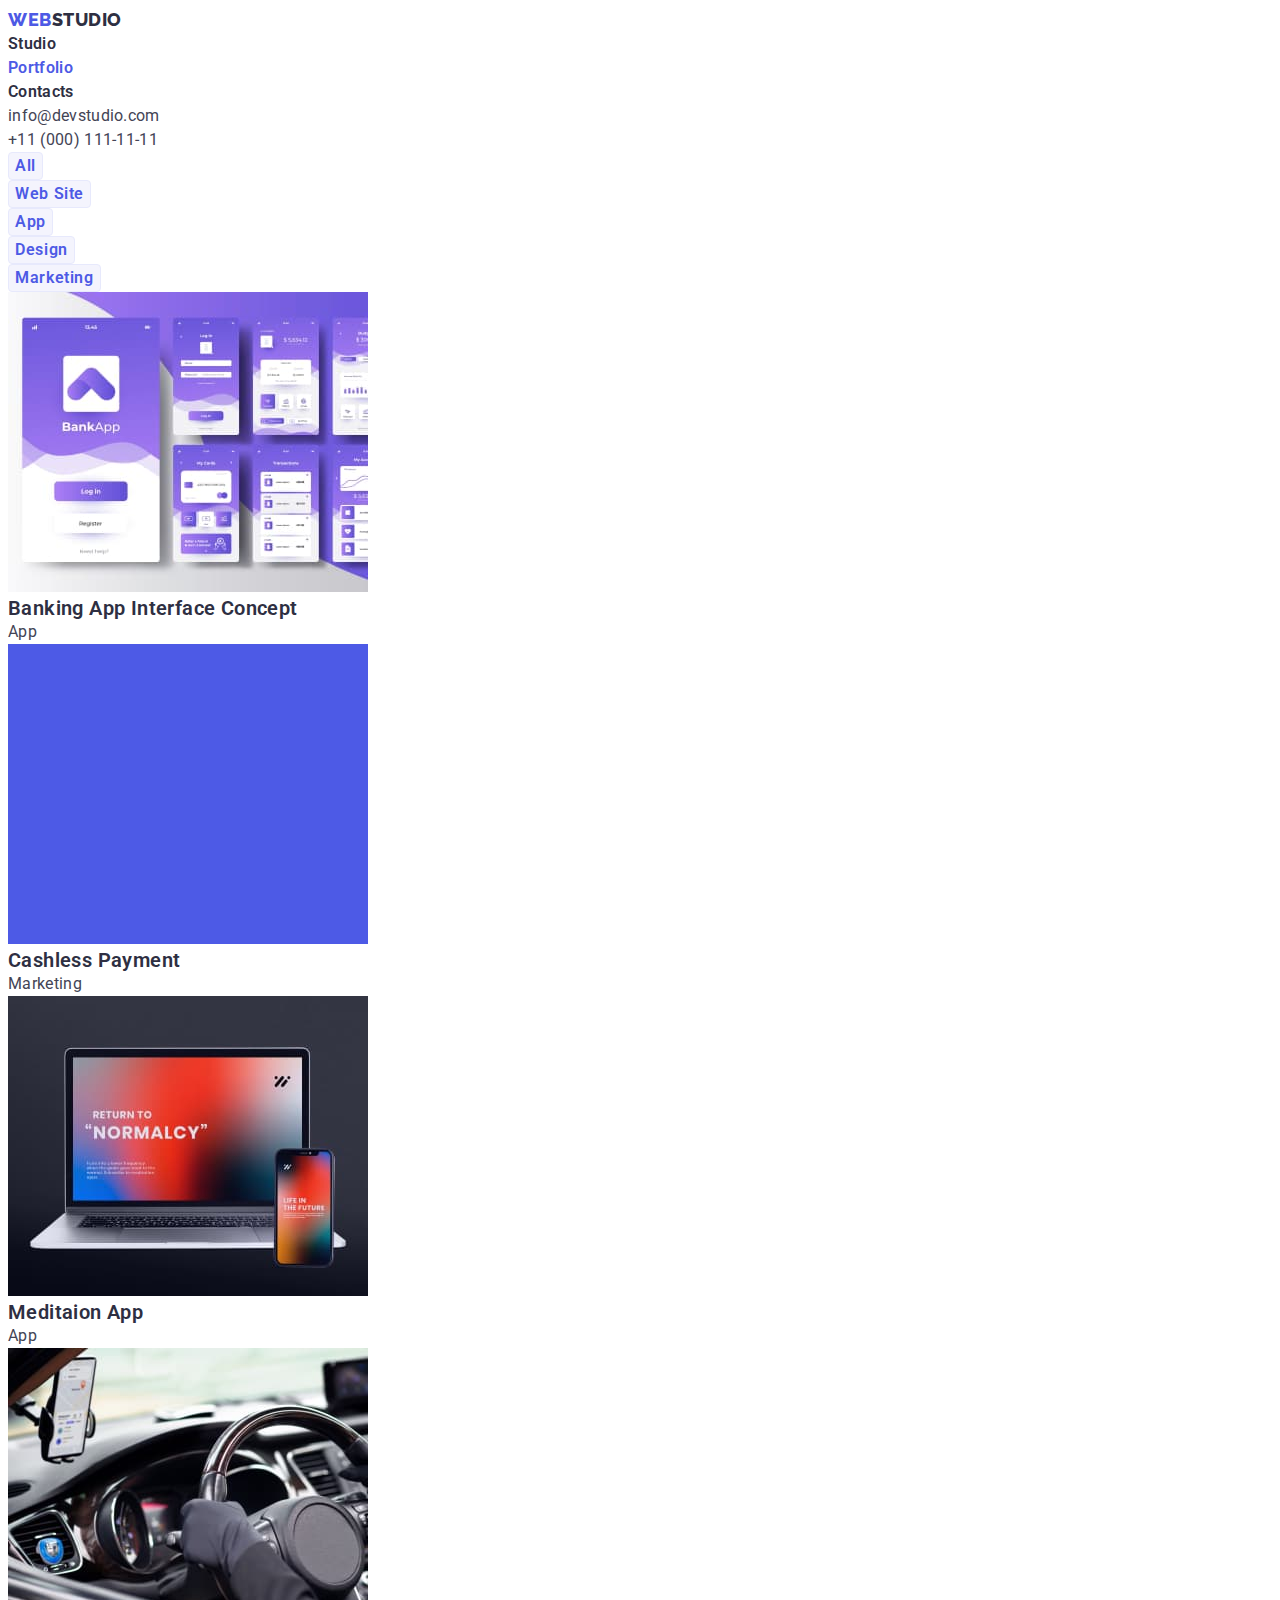
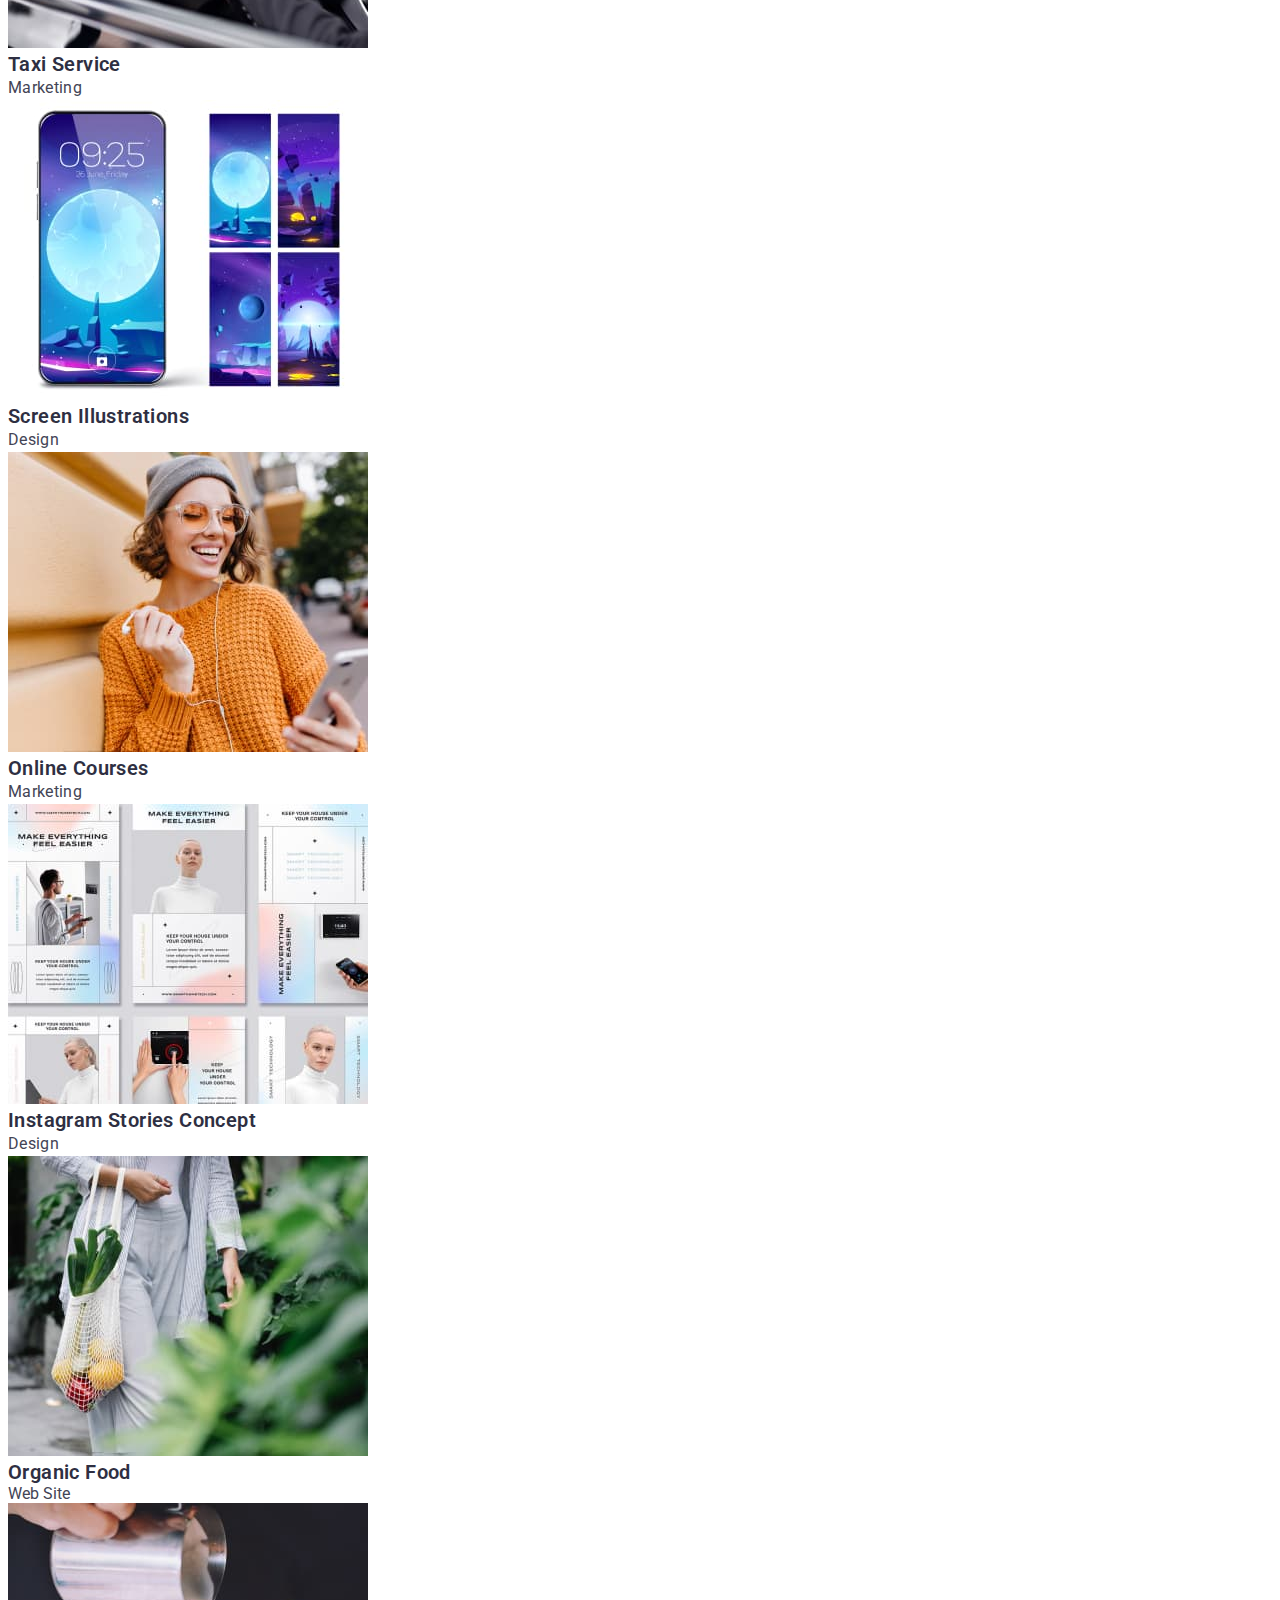
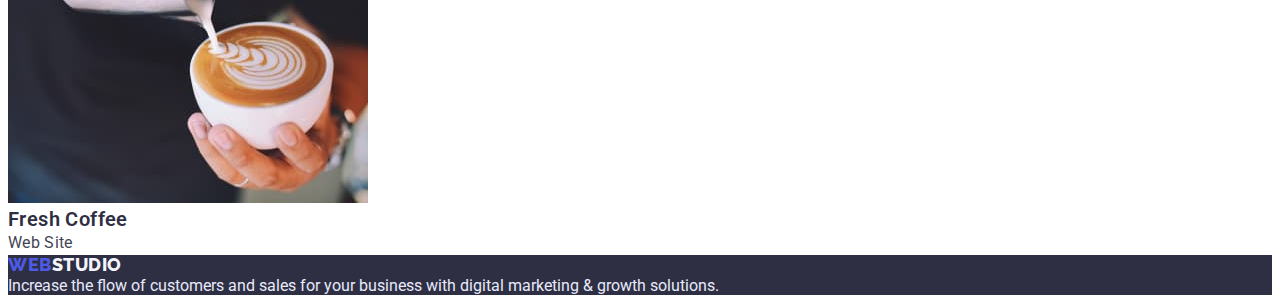
==== portfolio.html @ dab79f40 "Added files from last project, modern-normalize, reset styles" ====
<!DOCTYPE html>
<html lang="en">
    <head>
        <meta charset="UTF-8" />
        <meta http-equiv="X-UA-Compatible" content="IE=edge" />
        <meta name="viewport" content="width=device-width, initial-scale=1.0" />
        <title>WebStudio</title>
        <link rel="preconnect" href="https://fonts.googleapis.com" />
        <link rel="preconnect" href="https://fonts.gstatic.com" crossorigin />
        <link
            href="https://fonts.googleapis.com/css2?family=Raleway:wght@800&family=Roboto:wght@400;500;700;900&display=swap"
            rel="stylesheet"
        />
        <link
            rel="stylesheet"
            href="https://cdnjs.cloudflare.com/ajax/libs/modern-normalize/1.1.0/modern-normalize.min.css"
            integrity="sha512-wpPYUAdjBVSE4KJnH1VR1HeZfpl1ub8YT/NKx4PuQ5NmX2tKuGu6U/JRp5y+Y8XG2tV+wKQpNHVUX03MfMFn9Q=="
            crossorigin="anonymous"
            referrerpolicy="no-referrer"
        />
        <link rel="stylesheet" href="./css/styles.css" />
    </head>
    <body>
        <header class="header">
            <nav class="header-navigation">
                <a class="header-logo" href="./index.html"
                    >Web<span class="header-logo hl-span">Studio</span>
                </a>
                <ul class="header-list list">
                    <li class="header-item">
                        <a class="header-link" href="./index.html">Studio</a>
                    </li>
                    <li class="header-item">
                        <a class="header-link current" href="./portfolio.html">Portfolio</a>
                    </li>
                    <li class="header-item"><a class="header-link" href="">Contacts</a></li>
                </ul>
            </nav>
            <ul class="header-contacts-list list">
                <li class="header-contacts-item">
                    <a class="header-contacts-mail" href="mailto:info@devstudio.com"
                        >info@devstudio.com</a
                    >
                </li>
                <li class="header-contacts-item">
                    <a class="header-contacts-tel" href="tel:+11(000)111-11-11"
                        >+11 (000) 111-11-11</a
                    >
                </li>
            </ul>
        </header>
        <main>
            <!-- Our projects -->
            <section class="finished-products">
                <h1 class="visually-hidden">Finished products</h1>
                <ul class="filter-buttons list">
                    <li class="filter-buttons-item">
                        <button class="filter-btn" type="button">All</button>
                    </li>
                    <li class="filter-buttons-item">
                        <button class="filter-btn" type="button">Web Site</button>
                    </li>
                    <li class="filter-buttons-item">
                        <button class="filter-btn" type="button">App</button>
                    </li>
                    <li class="filter-buttons-item">
                        <button class="filter-btn" type="button">Design</button>
                    </li>
                    <li class="filter-buttons-item">
                        <button class="filter-btn" type="button">Marketing</button>
                    </li>
                </ul>
                <ul class="finished-products list">
                    <li class="finished-products-item">
                        <img
                            src="./images/our-projects-card-1.jpg"
                            alt="Banking App Interface Concept"
                            width="360"
                            height="300"
                        />
                        <h2 class="finished-products-title">Banking App Interface Concept</h2>
                        <p class="finished-products-text">App</p>
                    </li>
                    <li class="finished-products-item">
                        <img
                            src="./images/our-projects-card-2.jpg"
                            alt="Cashless Payment"
                            width="360"
                            height="300"
                        />
                        <h2 class="finished-products-title">Cashless Payment</h2>
                        <p class="finished-products-text">Marketing</p>
                    </li>
                    <li class="finished-products-item">
                        <img
                            src="./images/our-projects-card-3.jpg"
                            alt="Meditaion App"
                            width="360"
                            height="300"
                        />
                        <h2 class="finished-products-title">Meditaion App</h2>
                        <p class="finished-products-text">App</p>
                    </li>
                    <li class="finished-products-item">
                        <img
                            src="./images/our-projects-card-4.jpg"
                            alt="Taxi Service"
                            width="360"
                            height="300"
                        />
                        <h2 class="finished-products-title">Taxi Service</h2>
                        <p class="finished-products-text">Marketing</p>
                    </li>
                    <li class="finished-products-item">
                        <img
                            src="./images/our-projects-card-5.jpg"
                            alt="Screen Illustrations"
                            width="360"
                            height="300"
                        />
                        <h2 class="finished-products-title">Screen Illustrations</h2>
                        <p class="finished-products-text">Design</p>
                    </li>
                    <li class="finished-products-item">
                        <img
                            src="./images/our-projects-card-6.jpg"
                            alt="Online Courses"
                            width="360"
                            height="300"
                        />
                        <h2 class="finished-products-title">Online Courses</h2>
                        <p class="finished-products-text">Marketing</p>
                    </li>
                    <li class="finished-products-item">
                        <img
                            src="./images/our-projects-card-7.jpg"
                            alt="Instagram Stories Concept"
                            width="360"
                            height="300"
                        />
                        <h2 class="finished-products-title">Instagram Stories Concept</h2>
                        <p class="finished-products-text">Design</p>
                    </li>
                    <li class="finished-products-item">
                        <img
                            src="./images/our-projects-card-8.jpg"
                            alt="Organic Food"
                            width="360"
                            height="300"
                        />
                        <h2 class="finished-products-title">Organic Food</h2>
                        <p>Web Site</p>
                    </li>
                    <li class="finished-products-item">
                        <img
                            src="./images/our-projects-card-9.jpg"
                            alt="Fresh Coffee"
                            width="360"
                            height="300"
                        />
                        <h2 class="finished-products-title">Fresh Coffee</h2>
                        <p class="finished-products-text">Web Site</p>
                    </li>
                </ul>
            </section>
        </main>
        <footer class="footer">
            <a class="footer-logo" href="./index.html"
                >Web<span class="footer-logo fl-span">Studio</span></a
            >
            <p class="footer-text">
                Increase the flow of customers and sales for your business with digital marketing &
                growth solutions.
            </p>
        </footer>
    </body>
</html>
---- css/styles.css ----
/** VARIABLES*/
:root {
    /**COLORS*/
    --primary-bg: #ffffff;
    --primary-brand: #4d5ae5;
    --dark: #2e2f42;
    --success: #31d0aa;
    --text: #434455;
    --subtle-text: #8e8f99;
    --accent: #e7e9fc;
    --light: #f4f4fd;
    /**FONTS*/
    --main-font: "Roboto", sans-serif;
    --secondary-font: "Raleway", sans-serif;
}

/**RESET STYLES*/
p,
h1,
h2,
h3,
h4,
h5,
h6 {
    margin: 0;
}
ul,
ol {
    margin: 0;
    padding-left: 0;
}

body {
    font-family: var(--main-font);
    color: var(--text);
    background-color: var(--primary-bg);
}

/**COMMON STYLES*/
.list {
    list-style: none;
}

.visually-hidden {
    position: absolute;
    width: 1px;
    height: 1px;
    margin: -1px;
    border: 0;
    padding: 0;
    white-space: nowrap;
    clip-path: inset(100%);
    overflow: hidden;
}

/*!CONTAINER*/
.container {
    width: 1158px;
    padding: 0px 15px;
    outline: 1px solid red;
    margin: 0 auto;
}

/**INDEX PAGE STYLES*/
/*!HEADER*/
/* .header {
} */
/* .header-navigation {
} */
.header-logo {
    font-family: var(--secondary-font);
    font-weight: 800;
    font-size: 18px;
    color: var(--primary-brand);
    line-height: 1.33;
    letter-spacing: 0.03em;
    text-transform: uppercase;
    text-decoration: none;
}
.hl-span {
    color: var(--dark);
}
/* .header-list {
} */
/* .header-item {
} */
.header-link {
    font-weight: 600;
    color: var(--dark);
    line-height: 1.5;
    letter-spacing: 0.02em;
    text-decoration: none;
}
.header-item .current {
    color: var(--primary-brand);
}
.header-link:hover,
.header-link:focus {
    color: var(--primary-brand);
}
/* .header-contacts-list {
}
.header-contacts-item {
}  */
.header-contacts-mail,
.header-contacts-tel {
    font-style: normal;
    color: inherit;
    text-decoration: none;
    line-height: 1.5;
    letter-spacing: 0.02em;
}
.header-contacts-mail:hover,
.header-contacts-mail:focus {
    color: var(--primary-brand);
}
.header-contacts-tel:hover,
.header-contacts-tel:focus {
    color: var(--primary-brand);
}

/*!BIG BANNER*/
.big-banner {
    background-color: var(--dark);
    text-align: center;
}
.big-banner-title {
    font-weight: 600;
    font-size: 56px;
    line-height: 1.07;
    letter-spacing: 0.02em;
    color: var(--primary-bg);
    margin-bottom: 48px;
}
.big-banner-btn {
    font-family: inherit;
    font-weight: 600;
    font-size: 16px;
    line-height: 1.18;
    letter-spacing: 0.04em;
    background-color: var(--primary-brand);
    color: var(--primary-bg);
    cursor: pointer;
    border: 1px solid #e7e9fc;
    border-radius: 4px;
}
.big-banner-btn:hover,
.big-banner-btn:focus {
    background-color: var(--primary-bg);
    color: var(--primary-brand);
    box-shadow: 0px 3px 1px rgba(0, 0, 0, 0.1), 0px 2px 1px rgba(0, 0, 0, 0.08),
        0px 2px 2px rgba(0, 0, 0, 0.12);
    border-radius: 4px;
}

/*!OUR STRENGTHS*/
/* .our-strengths {
}
.our-strengths-list {
} */
/* .our-strengths-item {
} */
.our-strengths-title {
    font-weight: 600;
    font-size: 20px;
    line-height: 1.2;
    letter-spacing: 0.02em;
    color: var(--dark);
}
.our-strengths-text {
    line-height: 1.5;
    letter-spacing: 0.02em;
}

/*!OUR PROJECTS*/
/* .our-projects {
} */
.our-projects-title,
.our-team-title {
    font-weight: 600;
    font-size: 36px;
    line-height: 1.11;
    letter-spacing: 0.02em;
    text-transform: capitalize;
    color: var(--dark);
}
/* .our-projects-list {
}
.our-projects-item {
} */

/*!OUR TEAM*/
.our-team {
    background-color: var(--light);
}
/* .our-team-list {
} */
.our-team-item {
    background-color: var(--primary-bg);
}
.teammate-title {
    font-weight: 600;
    font-size: 20px;
    line-height: 1.2;
    letter-spacing: 0.02em;
    color: var(--dark);
}
.teammate-text {
    line-height: 1.5;
    letter-spacing: 0.02em;
}

/*!FOOTER*/
.footer {
    background-color: var(--dark);
}
.footer-logo {
    font-family: var(--secondary-font);
    font-weight: 800;
    font-size: 18px;
    line-height: 1.16;
    letter-spacing: 0.03em;
    text-transform: uppercase;
    color: var(--primary-brand);
    text-decoration: none;
}
.fl-span {
    color: var(--light);
}
.footer-text {
    color: var(--accent);
}
/*!----------------------------------------------------------------*/

/**PORTFOLIO PAGE STYLES*/
/*!FINISHED PRODUCTS*/
.finished-products {
    background: var(--primary-bg);
}
/* .filter-buttons {
}
.filter-buttons-item {
} */
.filter-btn {
    font-family: inherit;
    font-weight: 600;
    font-size: 16px;
    color: var(--primary-brand);
    line-height: 1.5;
    letter-spacing: 0.04em;
    background-color: var(--light);
    border: 1px solid #e7e9fc;
    border-radius: 4px;
    cursor: pointer;
}
.filter-btn:hover,
.filter-btn:focus {
    background-color: var(--primary-brand);
    color: var(--primary-bg);
    box-shadow: 0px 3px 1px rgba(0, 0, 0, 0.1), 0px 2px 1px rgba(0, 0, 0, 0.08),
        0px 2px 2px rgba(0, 0, 0, 0.12);
    border-radius: 4px;
}
.finished-products-item {
    background: var(--primary-bg);
}
.finished-products-title {
    font-weight: 600;
    font-size: 20px;
    line-height: 1.2;
    letter-spacing: 0.02em;
    color: var(--dark);
}
.finished-products-text {
    font-size: 16px;
    line-height: 1.5;
    letter-spacing: 0.02em;
    color: var(--text);
}
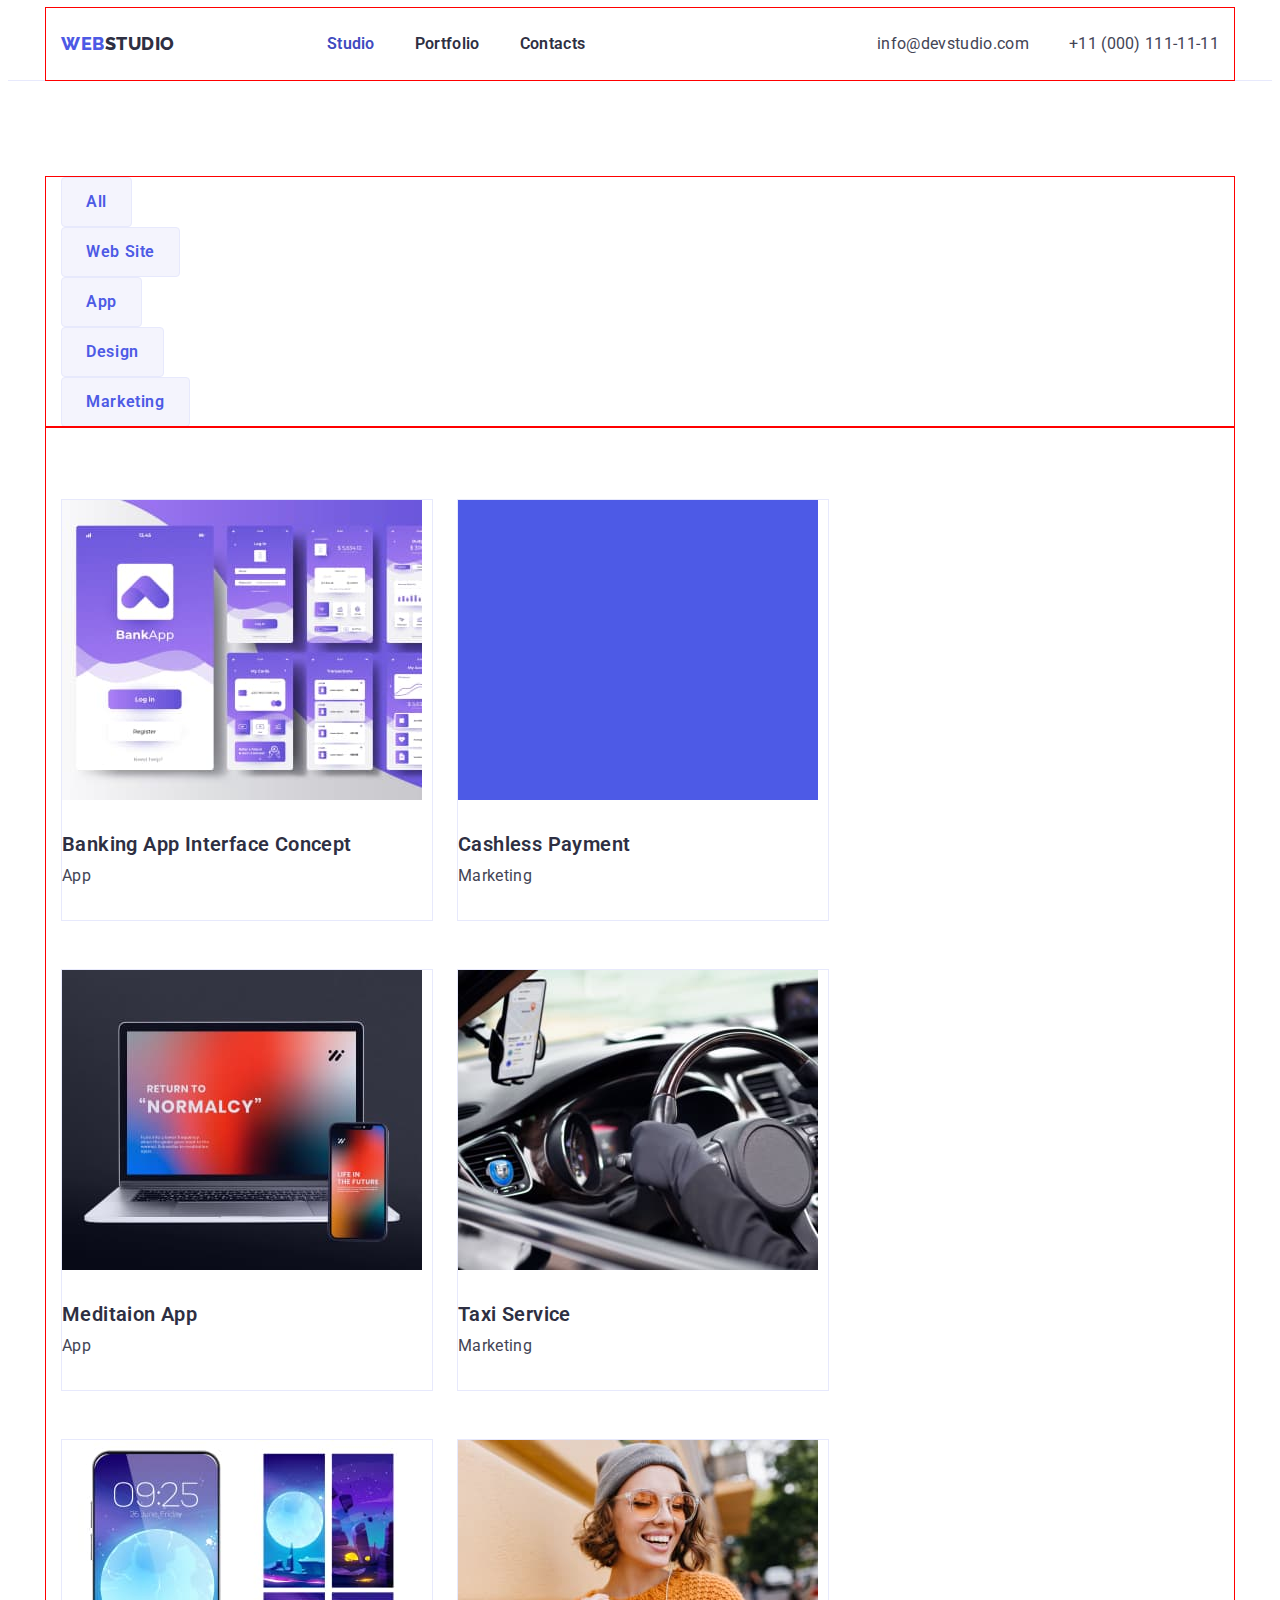
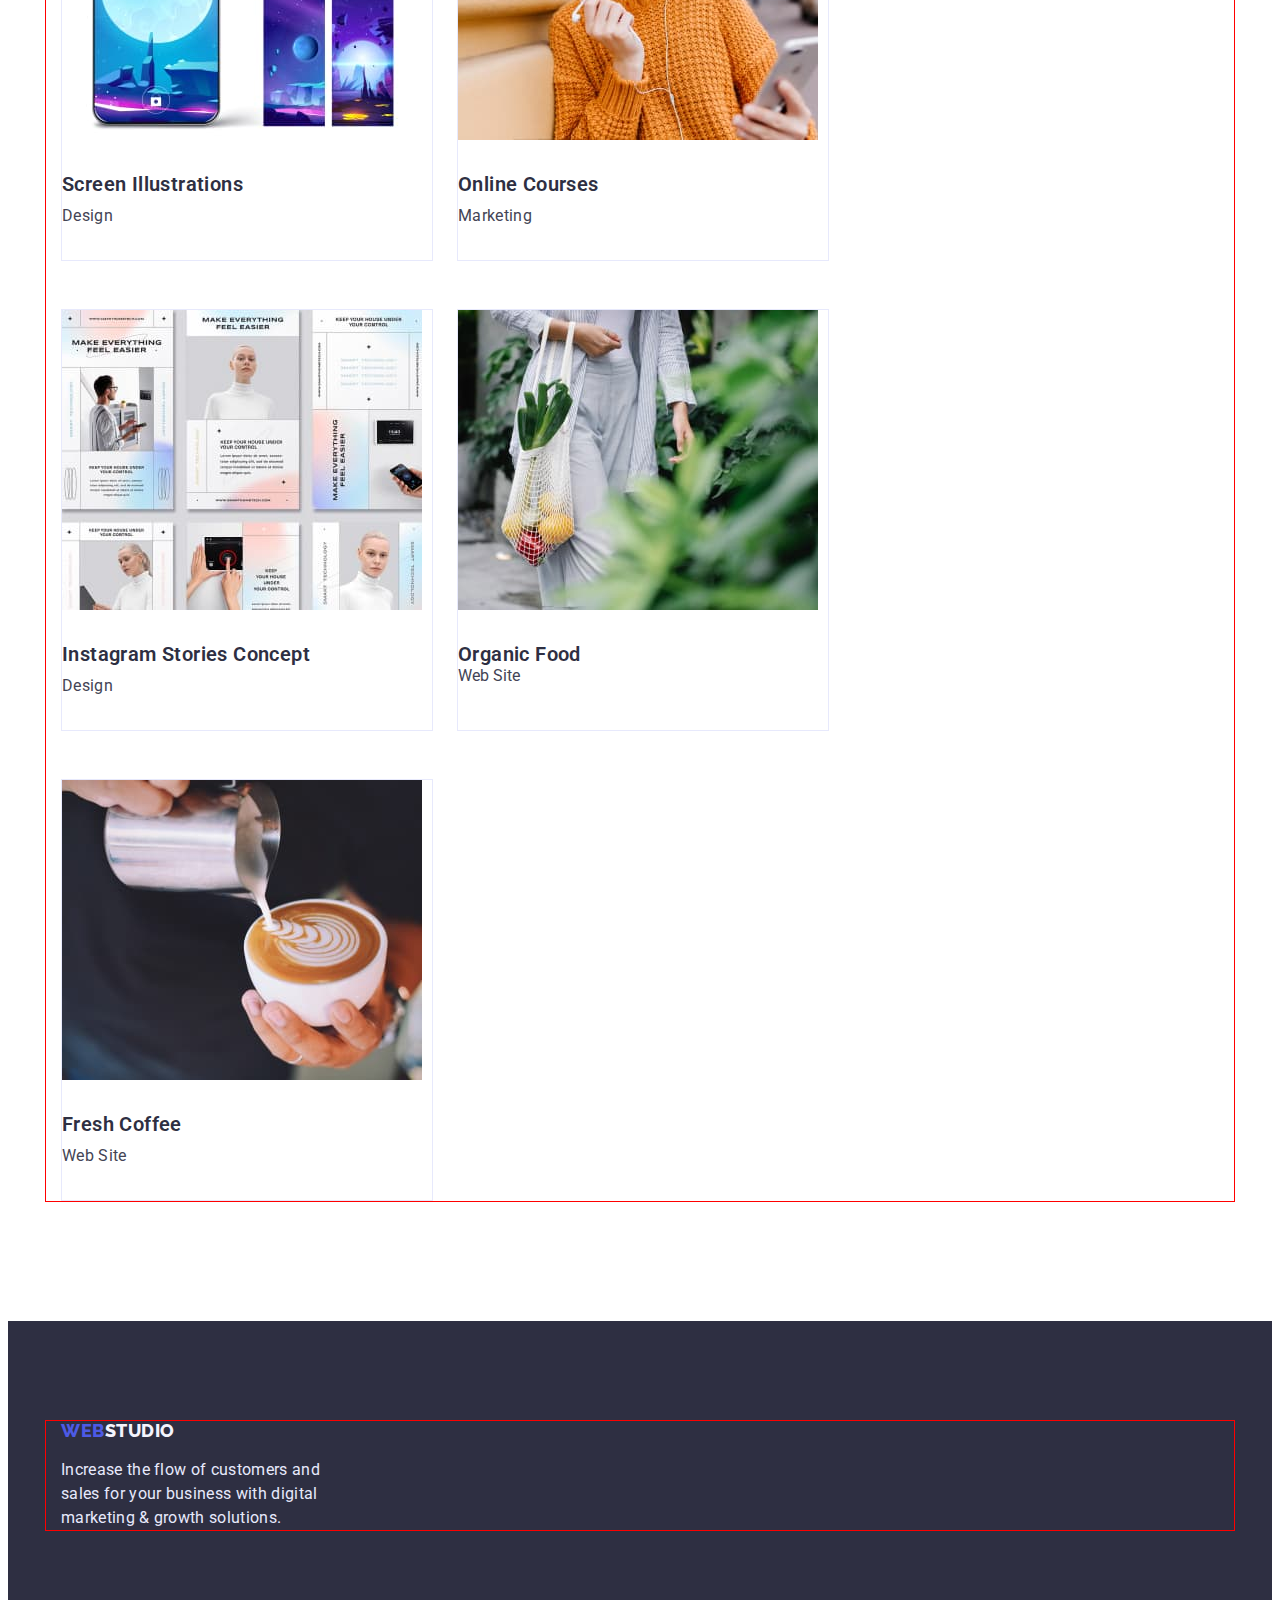
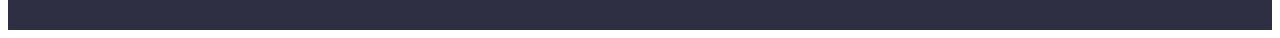
==== commit 14d2b93c: "Added flex to index page" ====
--- a/portfolio.html
+++ b/portfolio.html
@@ -22,156 +22,175 @@
     </head>
     <body>
         <header class="header">
-            <nav class="header-navigation">
-                <a class="header-logo" href="./index.html"
-                    >Web<span class="header-logo hl-span">Studio</span>
-                </a>
-                <ul class="header-list list">
-                    <li class="header-item">
-                        <a class="header-link" href="./index.html">Studio</a>
+            <div class="container header-container">
+                <nav class="header-navigation">
+                    <a class="header-logo" href="./index.html"
+                        >Web<span class="header-logo hl-span">Studio</span>
+                    </a>
+                    <ul class="header-list list">
+                        <li class="header-item">
+                            <a class="header-link current" href="./index.html">Studio</a>
+                        </li>
+                        <li class="header-item">
+                            <a class="header-link" href="./portfolio.html">Portfolio</a>
+                        </li>
+                        <li class="header-item"><a class="header-link" href="">Contacts</a></li>
+                    </ul>
+                </nav>
+                <ul class="header-contacts-list list">
+                    <li class="header-contacts-item">
+                        <a class="header-contacts-mail" href="mailto:info@devstudio.com"
+                            >info@devstudio.com</a
+                        >
                     </li>
-                    <li class="header-item">
-                        <a class="header-link current" href="./portfolio.html">Portfolio</a>
+                    <li class="header-contacts-item">
+                        <a class="header-contacts-tel" href="tel:+11(000)111-11-11"
+                            >+11 (000) 111-11-11</a
+                        >
                     </li>
-                    <li class="header-item"><a class="header-link" href="">Contacts</a></li>
                 </ul>
-            </nav>
-            <ul class="header-contacts-list list">
-                <li class="header-contacts-item">
-                    <a class="header-contacts-mail" href="mailto:info@devstudio.com"
-                        >info@devstudio.com</a
-                    >
-                </li>
-                <li class="header-contacts-item">
-                    <a class="header-contacts-tel" href="tel:+11(000)111-11-11"
-                        >+11 (000) 111-11-11</a
-                    >
-                </li>
-            </ul>
+            </div>
         </header>
         <main>
             <!-- Our projects -->
             <section class="finished-products">
-                <h1 class="visually-hidden">Finished products</h1>
-                <ul class="filter-buttons list">
-                    <li class="filter-buttons-item">
-                        <button class="filter-btn" type="button">All</button>
-                    </li>
-                    <li class="filter-buttons-item">
-                        <button class="filter-btn" type="button">Web Site</button>
-                    </li>
-                    <li class="filter-buttons-item">
-                        <button class="filter-btn" type="button">App</button>
-                    </li>
-                    <li class="filter-buttons-item">
-                        <button class="filter-btn" type="button">Design</button>
-                    </li>
-                    <li class="filter-buttons-item">
-                        <button class="filter-btn" type="button">Marketing</button>
-                    </li>
-                </ul>
-                <ul class="finished-products list">
-                    <li class="finished-products-item">
-                        <img
-                            src="./images/our-projects-card-1.jpg"
-                            alt="Banking App Interface Concept"
-                            width="360"
-                            height="300"
-                        />
-                        <h2 class="finished-products-title">Banking App Interface Concept</h2>
-                        <p class="finished-products-text">App</p>
-                    </li>
-                    <li class="finished-products-item">
-                        <img
-                            src="./images/our-projects-card-2.jpg"
-                            alt="Cashless Payment"
-                            width="360"
-                            height="300"
-                        />
-                        <h2 class="finished-products-title">Cashless Payment</h2>
-                        <p class="finished-products-text">Marketing</p>
-                    </li>
-                    <li class="finished-products-item">
-                        <img
-                            src="./images/our-projects-card-3.jpg"
-                            alt="Meditaion App"
-                            width="360"
-                            height="300"
-                        />
-                        <h2 class="finished-products-title">Meditaion App</h2>
-                        <p class="finished-products-text">App</p>
-                    </li>
-                    <li class="finished-products-item">
-                        <img
-                            src="./images/our-projects-card-4.jpg"
-                            alt="Taxi Service"
-                            width="360"
-                            height="300"
-                        />
-                        <h2 class="finished-products-title">Taxi Service</h2>
-                        <p class="finished-products-text">Marketing</p>
-                    </li>
-                    <li class="finished-products-item">
-                        <img
-                            src="./images/our-projects-card-5.jpg"
-                            alt="Screen Illustrations"
-                            width="360"
-                            height="300"
-                        />
-                        <h2 class="finished-products-title">Screen Illustrations</h2>
-                        <p class="finished-products-text">Design</p>
-                    </li>
-                    <li class="finished-products-item">
-                        <img
-                            src="./images/our-projects-card-6.jpg"
-                            alt="Online Courses"
-                            width="360"
-                            height="300"
-                        />
-                        <h2 class="finished-products-title">Online Courses</h2>
-                        <p class="finished-products-text">Marketing</p>
-                    </li>
-                    <li class="finished-products-item">
-                        <img
-                            src="./images/our-projects-card-7.jpg"
-                            alt="Instagram Stories Concept"
-                            width="360"
-                            height="300"
-                        />
-                        <h2 class="finished-products-title">Instagram Stories Concept</h2>
-                        <p class="finished-products-text">Design</p>
-                    </li>
-                    <li class="finished-products-item">
-                        <img
-                            src="./images/our-projects-card-8.jpg"
-                            alt="Organic Food"
-                            width="360"
-                            height="300"
-                        />
-                        <h2 class="finished-products-title">Organic Food</h2>
-                        <p>Web Site</p>
-                    </li>
-                    <li class="finished-products-item">
-                        <img
-                            src="./images/our-projects-card-9.jpg"
-                            alt="Fresh Coffee"
-                            width="360"
-                            height="300"
-                        />
-                        <h2 class="finished-products-title">Fresh Coffee</h2>
-                        <p class="finished-products-text">Web Site</p>
-                    </li>
-                </ul>
+                <div class="container">
+                    <h1 class="visually-hidden">Finished products</h1>
+                    <ul class="filter-buttons list">
+                        <li class="filter-buttons-item">
+                            <button class="filter-btn" type="button">All</button>
+                        </li>
+                        <li class="filter-buttons-item">
+                            <button class="filter-btn" type="button">Web Site</button>
+                        </li>
+                        <li class="filter-buttons-item">
+                            <button class="filter-btn" type="button">App</button>
+                        </li>
+                        <li class="filter-buttons-item">
+                            <button class="filter-btn" type="button">Design</button>
+                        </li>
+                        <li class="filter-buttons-item">
+                            <button class="filter-btn" type="button">Marketing</button>
+                        </li>
+                    </ul>
+                </div>
+                <div class="container">
+                    <ul class="finished-products-list list">
+                        <li class="finished-products-item">
+                            <img
+                                src="./images/our-projects-card-1.jpg"
+                                alt="Banking App Interface Concept"
+                                width="360"
+                            />
+                            <div class="products-text-container">
+                                <h2 class="finished-products-title">
+                                    Banking App Interface Concept
+                                </h2>
+                                <p class="finished-products-text">App</p>
+                            </div>
+                        </li>
+                        <li class="finished-products-item">
+                            <img
+                                src="./images/our-projects-card-2.jpg"
+                                alt="Cashless Payment"
+                                width="360"
+                            />
+                            <div class="products-text-container">
+                                <h2 class="finished-products-title">Cashless Payment</h2>
+                                <p class="finished-products-text">Marketing</p>
+                            </div>
+                        </li>
+                        <li class="finished-products-item">
+                            <img
+                                src="./images/our-projects-card-3.jpg"
+                                alt="Meditaion App"
+                                width="360"
+                            />
+                            <div class="products-text-container">
+                                <h2 class="finished-products-title">Meditaion App</h2>
+                                <p class="finished-products-text">App</p>
+                            </div>
+                        </li>
+                        <li class="finished-products-item">
+                            <img
+                                src="./images/our-projects-card-4.jpg"
+                                alt="Taxi Service"
+                                width="360"
+                            />
+                            <div class="products-text-container">
+                                <h2 class="finished-products-title">Taxi Service</h2>
+                                <p class="finished-products-text">Marketing</p>
+                            </div>
+                        </li>
+                        <li class="finished-products-item">
+                            <img
+                                src="./images/our-projects-card-5.jpg"
+                                alt="Screen Illustrations"
+                                width="360"
+                            />
+                            <div class="products-text-container">
+                                <h2 class="finished-products-title">Screen Illustrations</h2>
+                                <p class="finished-products-text">Design</p>
+                            </div>
+                        </li>
+                        <li class="finished-products-item">
+                            <img
+                                src="./images/our-projects-card-6.jpg"
+                                alt="Online Courses"
+                                width="360"
+                            />
+                            <div class="products-text-container">
+                                <h2 class="finished-products-title">Online Courses</h2>
+                                <p class="finished-products-text">Marketing</p>
+                            </div>
+                        </li>
+                        <li class="finished-products-item">
+                            <img
+                                src="./images/our-projects-card-7.jpg"
+                                alt="Instagram Stories Concept"
+                                width="360"
+                            />
+                            <div class="products-text-container">
+                                <h2 class="finished-products-title">Instagram Stories Concept</h2>
+                                <p class="finished-products-text">Design</p>
+                            </div>
+                        </li>
+                        <li class="finished-products-item">
+                            <img
+                                src="./images/our-projects-card-8.jpg"
+                                alt="Organic Food"
+                                width="360"
+                            />
+                            <div class="products-text-container">
+                                <h2 class="finished-products-title">Organic Food</h2>
+                                <p>Web Site</p>
+                            </div>
+                        </li>
+                        <li class="finished-products-item">
+                            <img
+                                src="./images/our-projects-card-9.jpg"
+                                alt="Fresh Coffee"
+                                width="360"
+                            />
+                            <div class="products-text-container">
+                                <h2 class="finished-products-title">Fresh Coffee</h2>
+                                <p class="finished-products-text">Web Site</p>
+                            </div>
+                        </li>
+                    </ul>
+                </div>
             </section>
         </main>
         <footer class="footer">
-            <a class="footer-logo" href="./index.html"
-                >Web<span class="footer-logo fl-span">Studio</span></a
-            >
-            <p class="footer-text">
-                Increase the flow of customers and sales for your business with digital marketing &
-                growth solutions.
-            </p>
+            <div class="container">
+                <a class="footer-logo" href="./index.html"
+                    >Web<span class="footer-logo fl-span">Studio</span></a
+                >
+                <p class="footer-text">
+                    Increase the flow of customers and sales for your business with digital
+                    marketing & growth solutions.
+                </p>
+            </div>
         </footer>
     </body>
 </html>
--- a/css/styles.css
+++ b/css/styles.css
@@ -9,6 +9,7 @@
     --subtle-text: #8e8f99;
     --accent: #e7e9fc;
     --light: #f4f4fd;
+    --hover-focus: #404bbf;
     /**FONTS*/
     --main-font: "Roboto", sans-serif;
     --secondary-font: "Raleway", sans-serif;
@@ -40,7 +41,6 @@
 .list {
     list-style: none;
 }
-
 .visually-hidden {
     position: absolute;
     width: 1px;
@@ -52,6 +52,11 @@
     clip-path: inset(100%);
     overflow: hidden;
 }
+img {
+    display: block;
+    max-width: 100%;
+    height: auto;
+}
 
 /*!CONTAINER*/
 .container {
@@ -63,10 +68,18 @@
 
 /**INDEX PAGE STYLES*/
 /*!HEADER*/
-/* .header {
-} */
-/* .header-navigation {
-} */
+.header {
+    background-color: var(--primary-bg);
+    border-bottom: 1px solid #e7e9fc;
+}
+.header-container {
+    display: flex;
+}
+.header-navigation {
+    display: flex;
+    margin-right: auto;
+    align-items: center;
+}
 .header-logo {
     font-family: var(--secondary-font);
     font-weight: 800;
@@ -76,47 +89,63 @@
     letter-spacing: 0.03em;
     text-transform: uppercase;
     text-decoration: none;
+    margin-right: 76px;
+    padding: 24px 0px 24px 0px;
+}
+.header-logo:focus {
+    outline: none;
 }
 .hl-span {
     color: var(--dark);
 }
-/* .header-list {
-} */
+.header-list {
+    display: flex;
+    gap: 40px;
+}
 /* .header-item {
 } */
 .header-link {
+    display: inline-block;
     font-weight: 600;
     color: var(--dark);
     line-height: 1.5;
     letter-spacing: 0.02em;
     text-decoration: none;
+    padding: 24px 0px 24px 0px;
 }
 .header-item .current {
-    color: var(--primary-brand);
+    color: var(--hover-focus);
 }
 .header-link:hover,
 .header-link:focus {
-    color: var(--primary-brand);
-}
-/* .header-contacts-list {
-}
-.header-contacts-item {
-}  */
+    color: var(--hover-focus);
+    outline: none;
+}
+.header-contacts-list {
+    display: flex;
+    gap: 40px;
+}
+/* .header-contacts-item {
+} */
 .header-contacts-mail,
 .header-contacts-tel {
+    display: inline-block;
     font-style: normal;
     color: inherit;
     text-decoration: none;
     line-height: 1.5;
     letter-spacing: 0.02em;
+    padding: 24px 0px 24px 0px;
 }
 .header-contacts-mail:hover,
 .header-contacts-mail:focus {
-    color: var(--primary-brand);
+    color: var(--hover-focus);
+    outline: none;
 }
 .header-contacts-tel:hover,
 .header-contacts-tel:focus {
-    color: var(--primary-brand);
+    color: var(--hover-focus);
+    outline: none;
 }
 
 /*!BIG BANNER*/
@@ -130,9 +159,11 @@
     line-height: 1.07;
     letter-spacing: 0.02em;
     color: var(--primary-bg);
-    margin-bottom: 48px;
 }
 .big-banner-btn {
+    display: inline-block;
+    min-width: 169px;
+    height: 56px;
     font-family: inherit;
     font-weight: 600;
     font-size: 16px;
@@ -141,25 +172,32 @@
     background-color: var(--primary-brand);
     color: var(--primary-bg);
     cursor: pointer;
-    border: 1px solid #e7e9fc;
+    border: none;
     border-radius: 4px;
+    box-shadow: 0px 4px 4px rgba(0, 0, 0, 0.15);
+    margin-top: 48px;
 }
 .big-banner-btn:hover,
 .big-banner-btn:focus {
-    background-color: var(--primary-bg);
-    color: var(--primary-brand);
+    background-color: var(--hover-focus);
+    color: var(--primary-bg);
     box-shadow: 0px 3px 1px rgba(0, 0, 0, 0.1), 0px 2px 1px rgba(0, 0, 0, 0.08),
         0px 2px 2px rgba(0, 0, 0, 0.12);
-    border-radius: 4px;
+    outline: none;
 }
 
 /*!OUR STRENGTHS*/
-/* .our-strengths {
+.our-strengths {
+    padding-top: 120px;
+    background-color: var(--primary-bg);
 }
 .our-strengths-list {
-} */
-/* .our-strengths-item {
-} */
+    display: flex;
+    gap: 24px;
+}
+.our-strengths-item {
+    width: calc((100% - 72px) / 4);
+}
 .our-strengths-title {
     font-weight: 600;
     font-size: 20px;
@@ -170,11 +208,15 @@
 .our-strengths-text {
     line-height: 1.5;
     letter-spacing: 0.02em;
+    margin-top: 8px;
 }
 
 /*!OUR PROJECTS*/
-/* .our-projects {
-} */
+.our-projects {
+    background-color: var(--primary-bg);
+    padding: 120px 0px 120px 0px;
+    text-align: center;
+}
 .our-projects-title,
 .our-team-title {
     font-weight: 600;
@@ -184,19 +226,32 @@
     text-transform: capitalize;
     color: var(--dark);
 }
-/* .our-projects-list {
+.our-projects-list,
+.our-team-list {
+    display: flex;
+    gap: 24px;
+    margin-top: 72px;
 }
 .our-projects-item {
-} */
+    width: calc((100% - 48px) / 3);
+    border: 1px solid var(--accent);
+}
 
 /*!OUR TEAM*/
 .our-team {
     background-color: var(--light);
-}
-/* .our-team-list {
-} */
+    padding: 120px 0px 120px 0px;
+    text-align: center;
+}
 .our-team-item {
-    background-color: var(--primary-bg);
+    width: calc((100% - 72px) / 4);
+    background-color: var(--primary-bg);
+    box-shadow: 0px 1px 6px rgba(46, 47, 66, 0.08), 0px 1px 1px rgba(46, 47, 66, 0.16),
+        0px 2px 1px rgba(46, 47, 66, 0.08);
+    border-radius: 0px 0px 4px 4px;
+}
+.teammate-text-container {
+    padding: 32px 16px;
 }
 .teammate-title {
     font-weight: 600;
@@ -208,10 +263,12 @@
 .teammate-text {
     line-height: 1.5;
     letter-spacing: 0.02em;
+    margin-top: 8px;
 }
 
 /*!FOOTER*/
 .footer {
+    padding: 100px 0px 100px 0px;
     background-color: var(--dark);
 }
 .footer-logo {
@@ -224,10 +281,21 @@
     color: var(--primary-brand);
     text-decoration: none;
 }
+.footer-logo:focus {
+    outline: none;
+}
 .fl-span {
     color: var(--light);
 }
 .footer-text {
+    font-family: var(--main-font);
+    font-weight: 400;
+    font-size: 16px;
+    line-height: 1.5;
+    letter-spacing: 0.02em;
+    color: var(--accent);
+    max-width: 264px;
+    margin-top: 16px;
     color: var(--accent);
 }
 /*!----------------------------------------------------------------*/
@@ -235,11 +303,13 @@
 /**PORTFOLIO PAGE STYLES*/
 /*!FINISHED PRODUCTS*/
 .finished-products {
-    background: var(--primary-bg);
+    background-color: var(--primary-bg);
+    padding: 96px 0px 120px;
 }
 /* .filter-buttons {
-}
-.filter-buttons-item {
+
+} */
+/* .filter-buttons-item {
 } */
 .filter-btn {
     font-family: inherit;
@@ -252,17 +322,30 @@
     border: 1px solid #e7e9fc;
     border-radius: 4px;
     cursor: pointer;
+    padding: 12px 24px;
 }
 .filter-btn:hover,
 .filter-btn:focus {
-    background-color: var(--primary-brand);
+    background-color: var(--hover-focus);
     color: var(--primary-bg);
     box-shadow: 0px 3px 1px rgba(0, 0, 0, 0.1), 0px 2px 1px rgba(0, 0, 0, 0.08),
         0px 2px 2px rgba(0, 0, 0, 0.12);
-    border-radius: 4px;
+    outline: none;
+}
+.finished-products-list {
+    display: flex;
+    flex-wrap: wrap;
+    row-gap: 48px;
+    column-gap: 24px;
+    padding-top: 72px;
 }
 .finished-products-item {
-    background: var(--primary-bg);
+    background-color: var(--primary-bg);
+    border: 1px solid var(--accent);
+    width: calc((100% - 48px) / 3);
+}
+.products-text-container {
+    padding: 32px 0px;
 }
 .finished-products-title {
     font-weight: 600;
@@ -276,4 +359,5 @@
     line-height: 1.5;
     letter-spacing: 0.02em;
     color: var(--text);
-}
+    margin-top: 8px;
+}
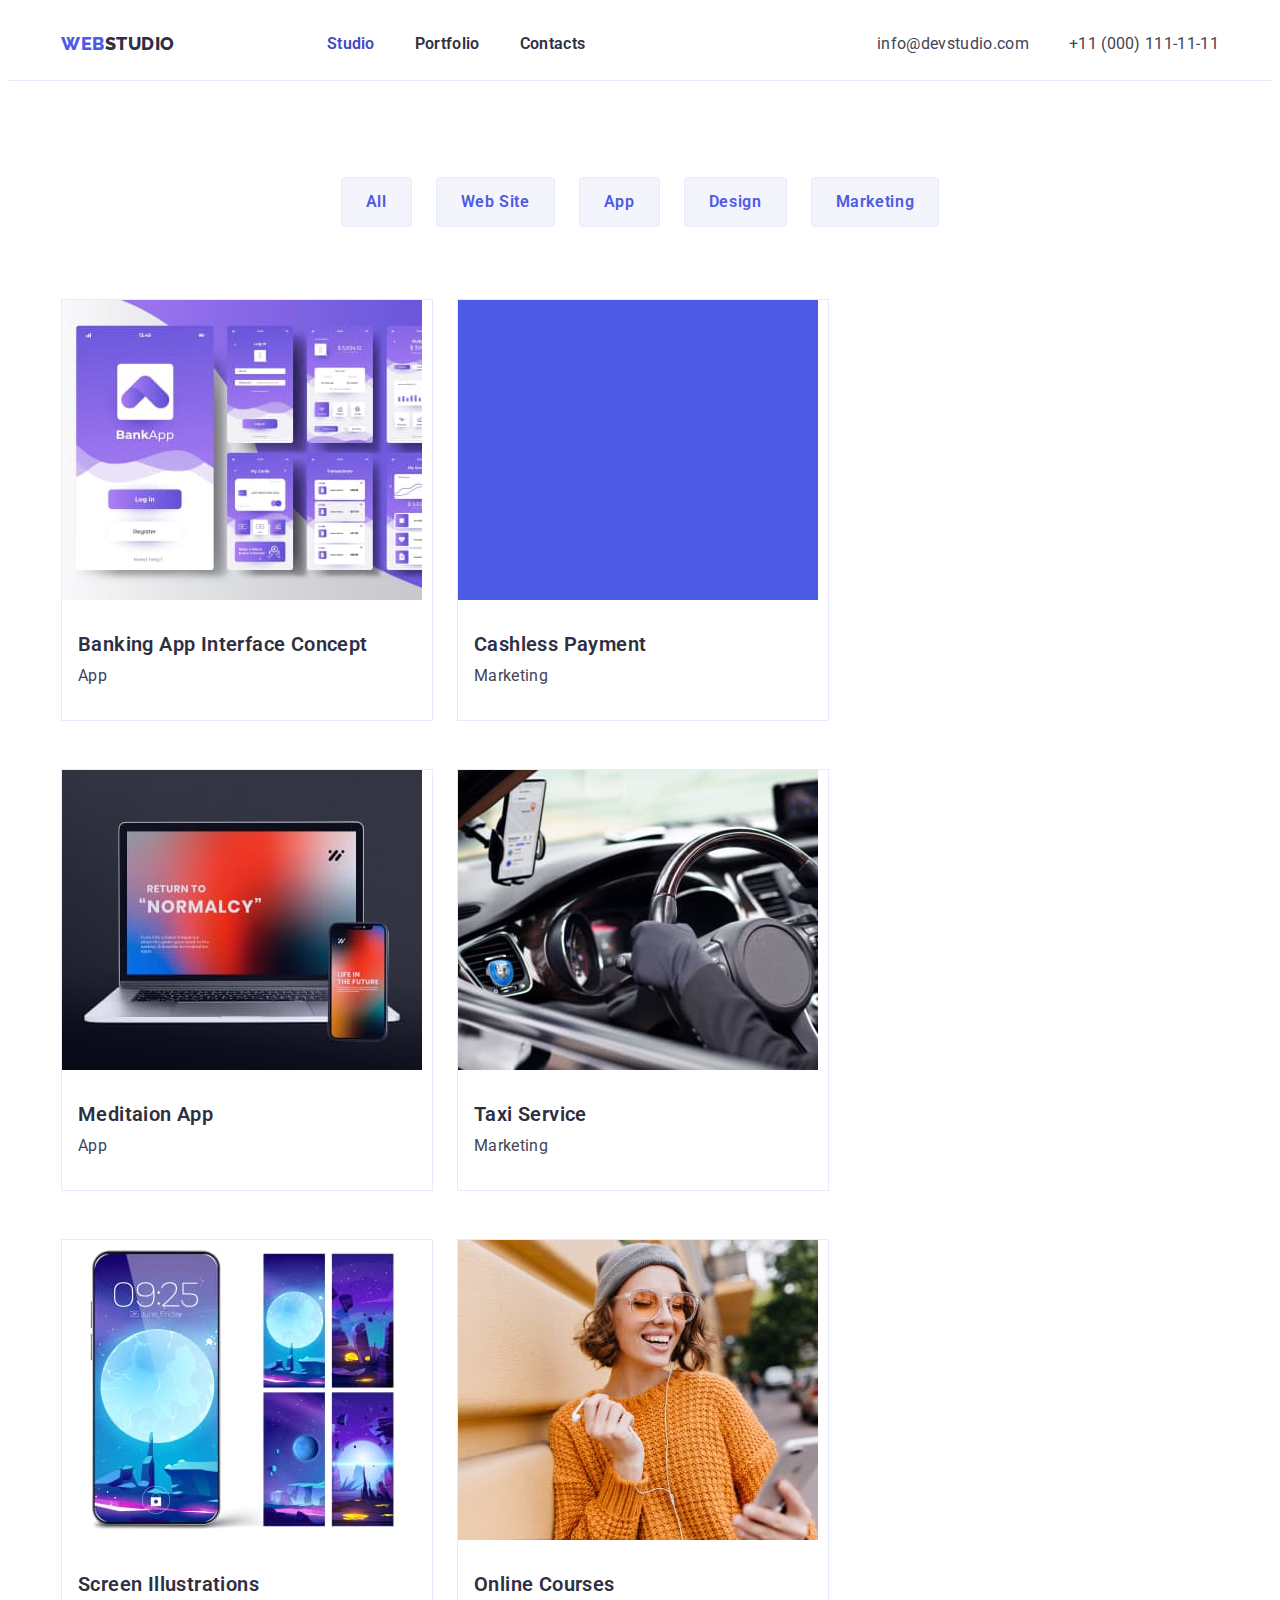
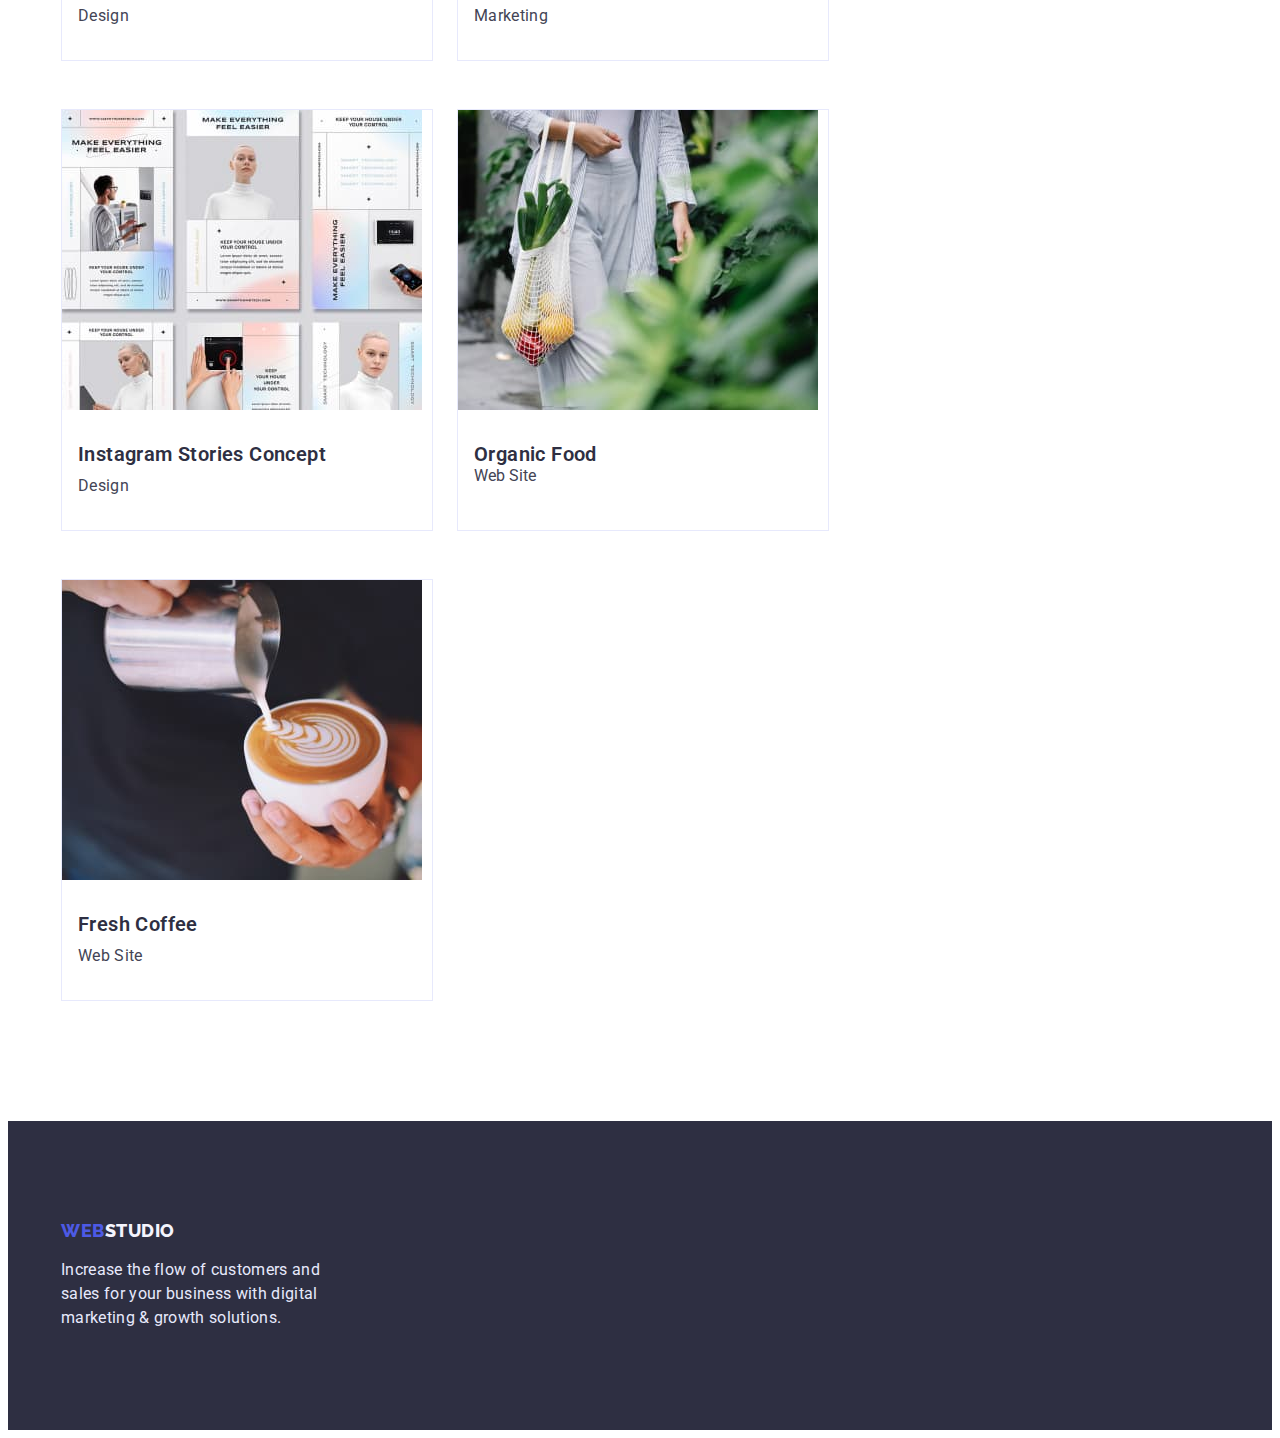
==== commit 9cbd755d: "Added flex to portfolio page" ====
--- a/portfolio.html
+++ b/portfolio.html
@@ -56,7 +56,7 @@
             <section class="finished-products">
                 <div class="container">
                     <h1 class="visually-hidden">Finished products</h1>
-                    <ul class="filter-buttons list">
+                    <ul class="filter-buttons-list list">
                         <li class="filter-buttons-item">
                             <button class="filter-btn" type="button">All</button>
                         </li>
--- a/css/styles.css
+++ b/css/styles.css
@@ -62,7 +62,6 @@
 .container {
     width: 1158px;
     padding: 0px 15px;
-    outline: 1px solid red;
     margin: 0 auto;
 }
 
@@ -296,7 +295,6 @@
     color: var(--accent);
     max-width: 264px;
     margin-top: 16px;
-    color: var(--accent);
 }
 /*!----------------------------------------------------------------*/
 
@@ -306,9 +304,11 @@
     background-color: var(--primary-bg);
     padding: 96px 0px 120px;
 }
-/* .filter-buttons {
-
-} */
+.filter-buttons-list {
+    display: flex;
+    justify-content: center;
+    gap: 24px;
+}
 /* .filter-buttons-item {
 } */
 .filter-btn {
@@ -319,7 +319,7 @@
     line-height: 1.5;
     letter-spacing: 0.04em;
     background-color: var(--light);
-    border: 1px solid #e7e9fc;
+    border: 1px solid var(--accent);
     border-radius: 4px;
     cursor: pointer;
     padding: 12px 24px;
@@ -345,7 +345,7 @@
     width: calc((100% - 48px) / 3);
 }
 .products-text-container {
-    padding: 32px 0px;
+    padding: 32px 0px 32px 16px;
 }
 .finished-products-title {
     font-weight: 600;
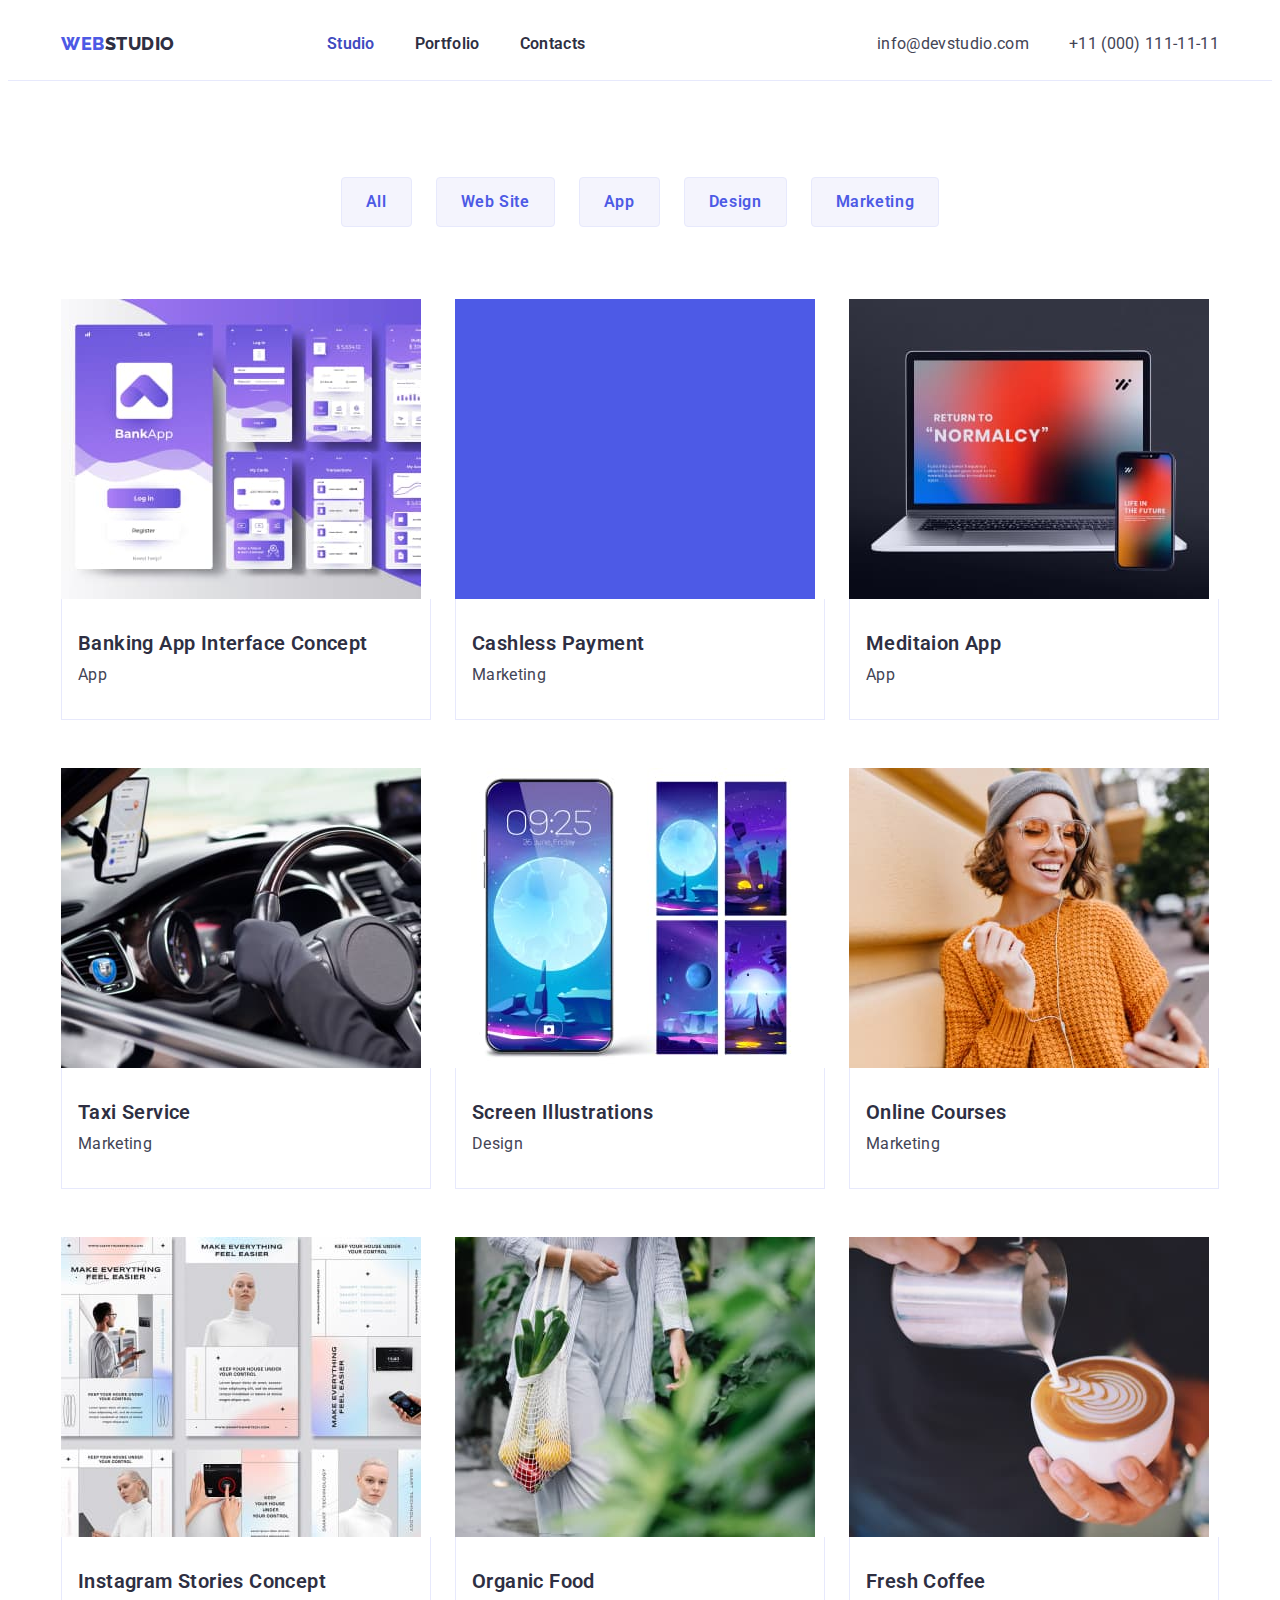
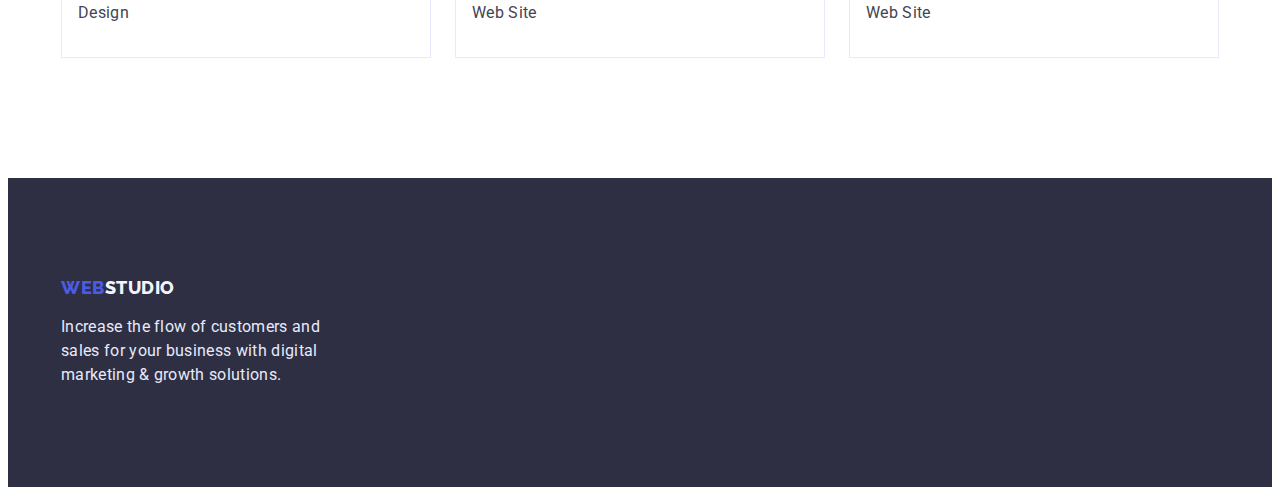
==== commit 44582444: "Style errors have been corrected" ====
--- a/portfolio.html
+++ b/portfolio.html
@@ -163,7 +163,7 @@
                             />
                             <div class="products-text-container">
                                 <h2 class="finished-products-title">Organic Food</h2>
-                                <p>Web Site</p>
+                                <p class="finished-products-text">Web Site</p>
                             </div>
                         </li>
                         <li class="finished-products-item">
--- a/css/styles.css
+++ b/css/styles.css
@@ -341,11 +341,13 @@
 }
 .finished-products-item {
     background-color: var(--primary-bg);
-    border: 1px solid var(--accent);
     width: calc((100% - 48px) / 3);
 }
 .products-text-container {
     padding: 32px 0px 32px 16px;
+    border-bottom: 1px solid var(--accent);
+    border-right: 1px solid var(--accent);
+    border-left: 1px solid var(--accent);
 }
 .finished-products-title {
     font-weight: 600;
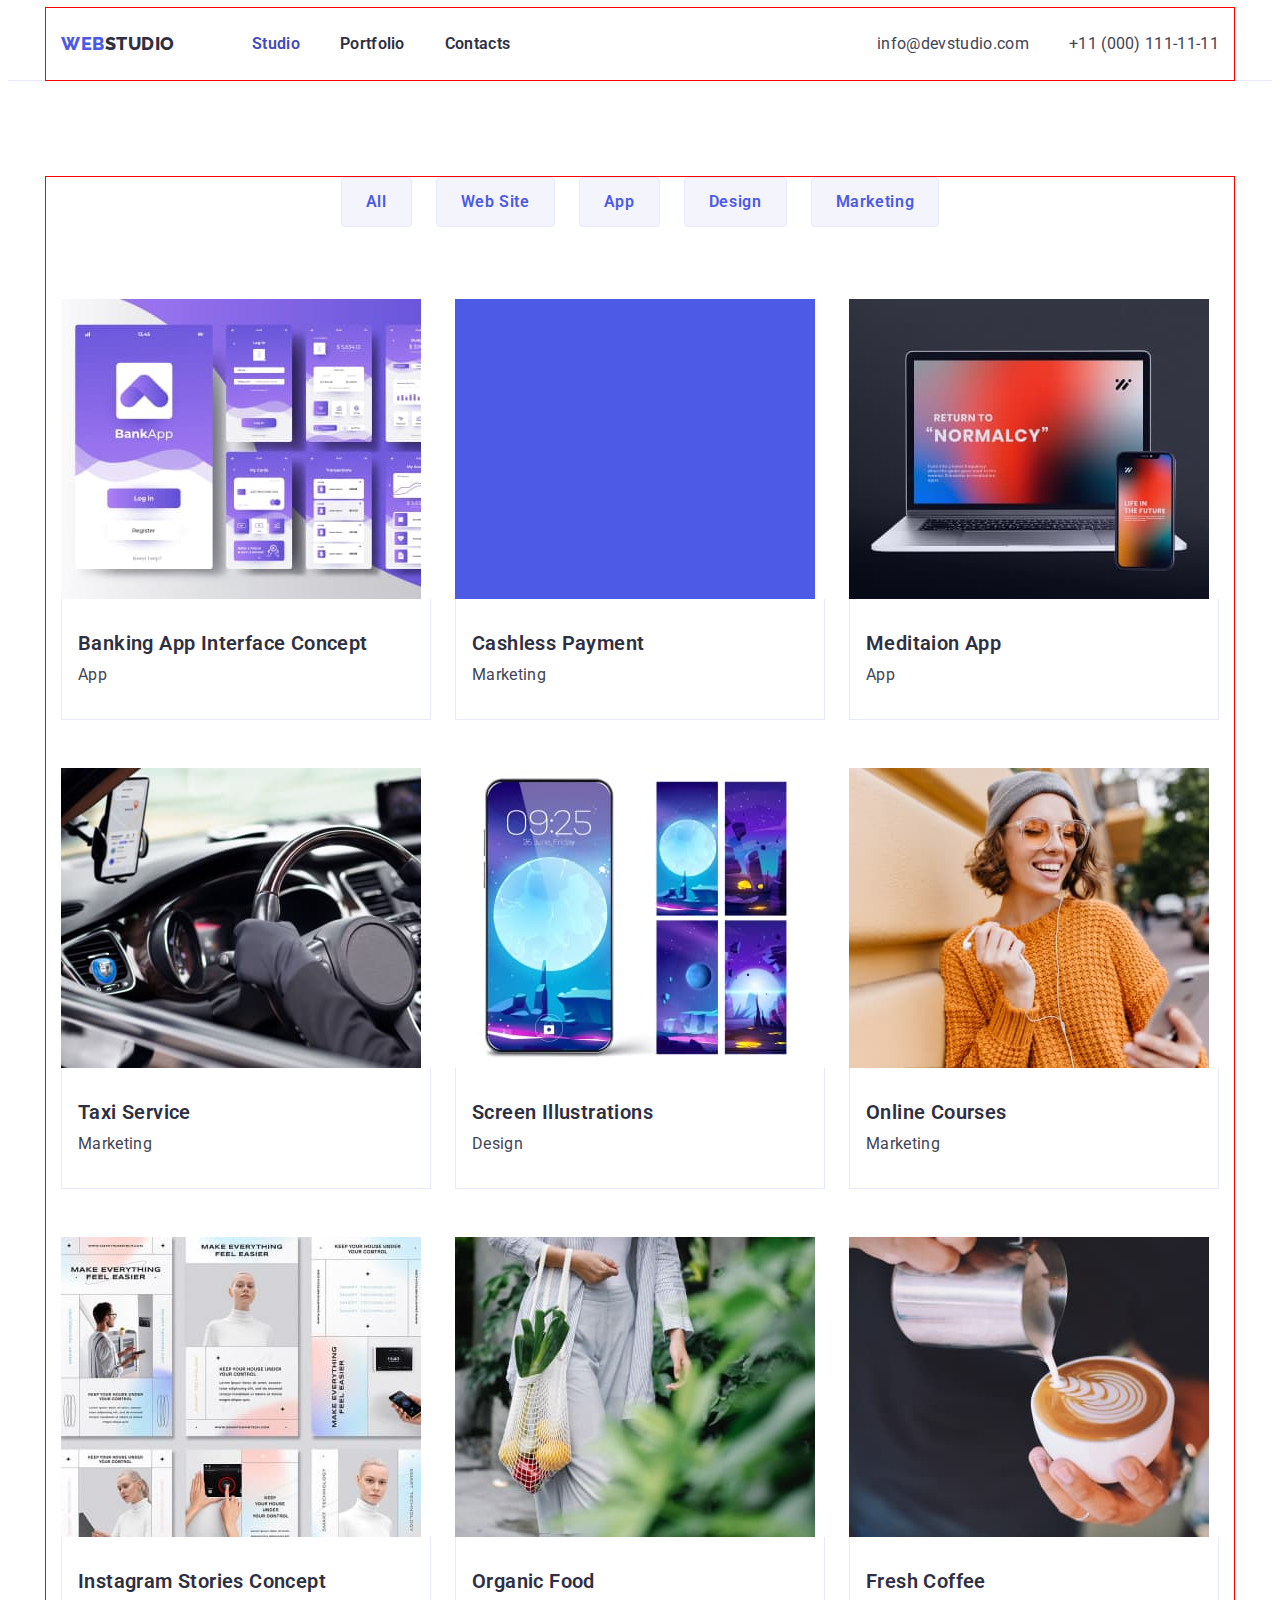
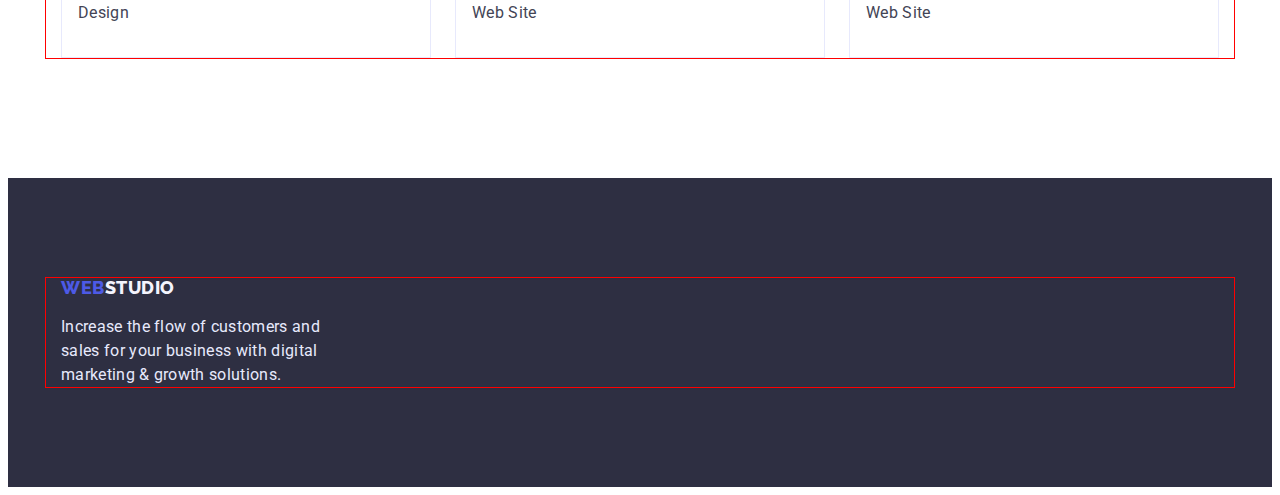
==== commit ecdb3cee: "Errors in styles have been corrected" ====
--- a/portfolio.html
+++ b/portfolio.html
@@ -73,8 +73,6 @@
                             <button class="filter-btn" type="button">Marketing</button>
                         </li>
                     </ul>
-                </div>
-                <div class="container">
                     <ul class="finished-products-list list">
                         <li class="finished-products-item">
                             <img
--- a/css/styles.css
+++ b/css/styles.css
@@ -62,6 +62,7 @@
 .container {
     width: 1158px;
     padding: 0px 15px;
+    outline: 1px solid red;
     margin: 0 auto;
 }
 
@@ -80,6 +81,7 @@
     align-items: center;
 }
 .header-logo {
+    width: 115px;
     font-family: var(--secondary-font);
     font-weight: 800;
     font-size: 18px;
@@ -151,9 +153,13 @@
 .big-banner {
     background-color: var(--dark);
     text-align: center;
+    padding: 188px 0px;
 }
 .big-banner-title {
-    font-weight: 600;
+    width: 496px;
+    font-weight: 700;
+    margin-right: auto;
+    margin-left: auto;
     font-size: 56px;
     line-height: 1.07;
     letter-spacing: 0.02em;
@@ -337,7 +343,7 @@
     flex-wrap: wrap;
     row-gap: 48px;
     column-gap: 24px;
-    padding-top: 72px;
+    margin-top: 72px;
 }
 .finished-products-item {
     background-color: var(--primary-bg);
